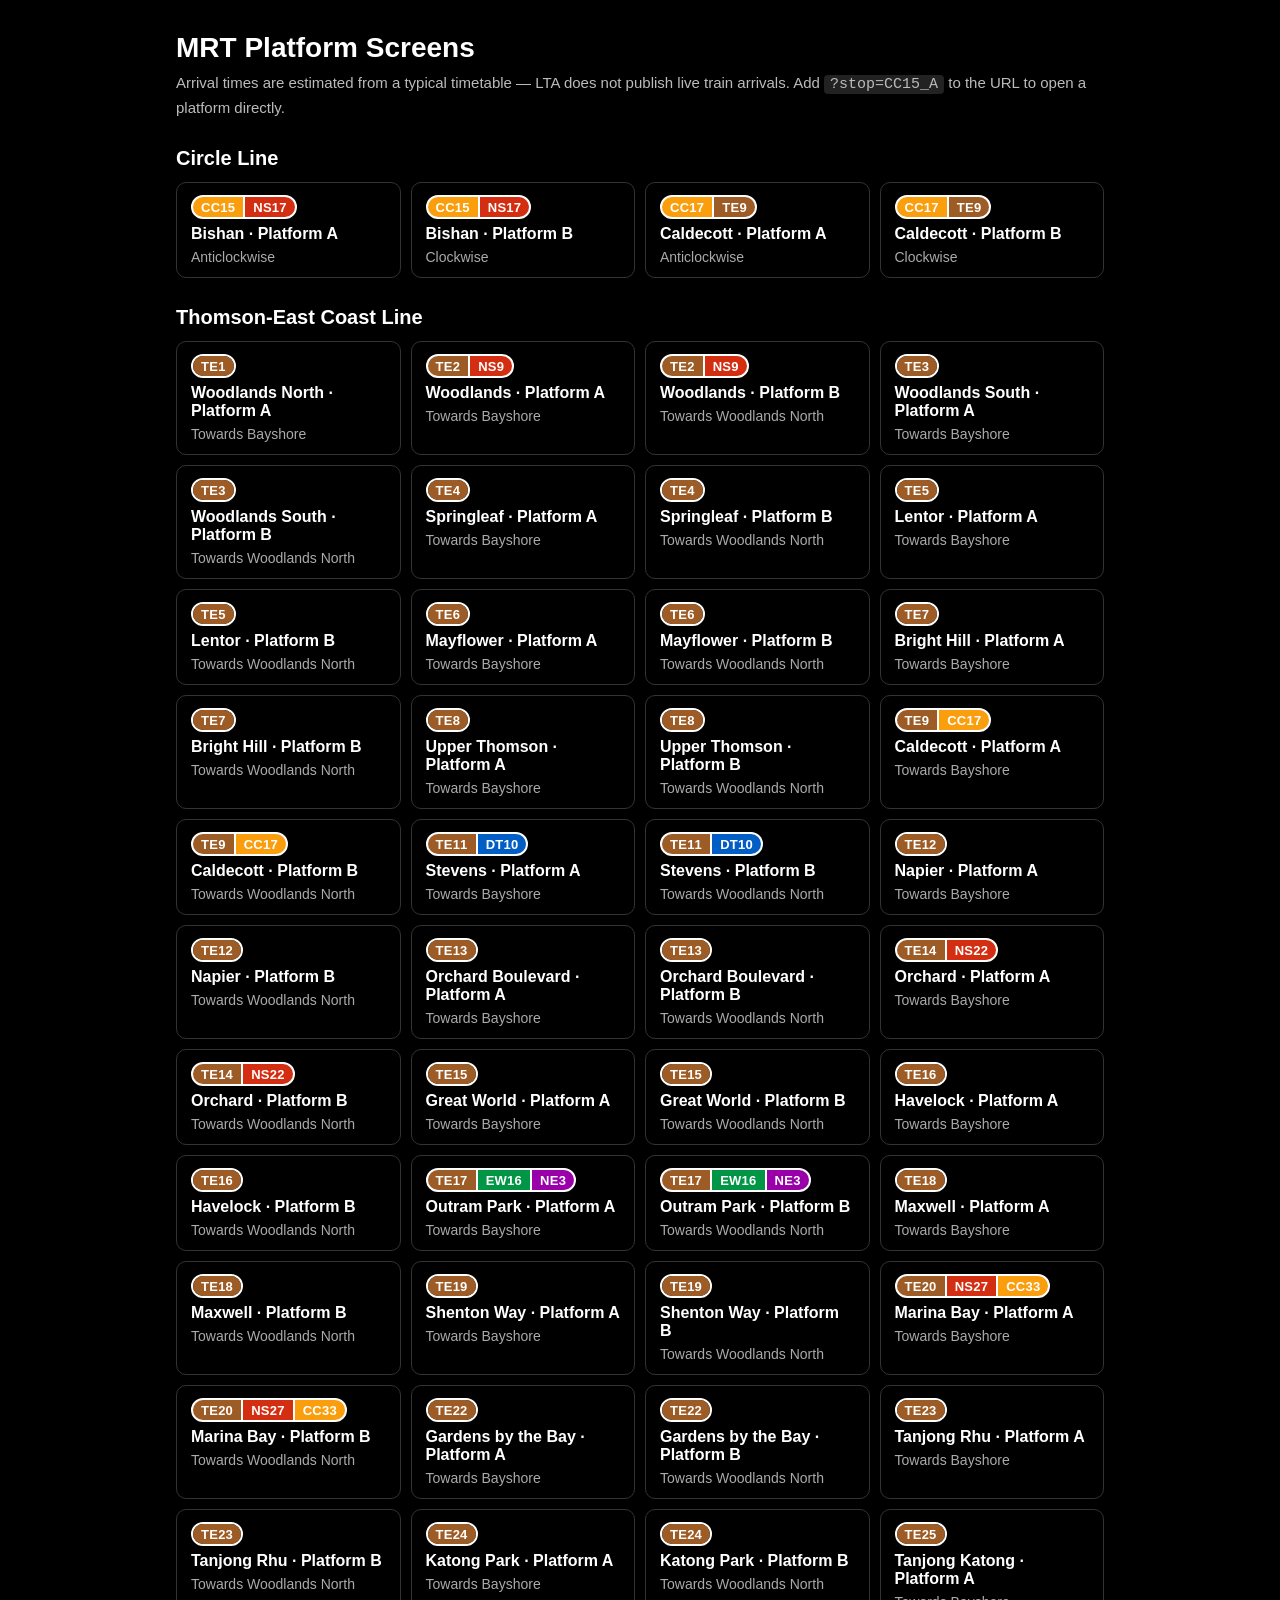
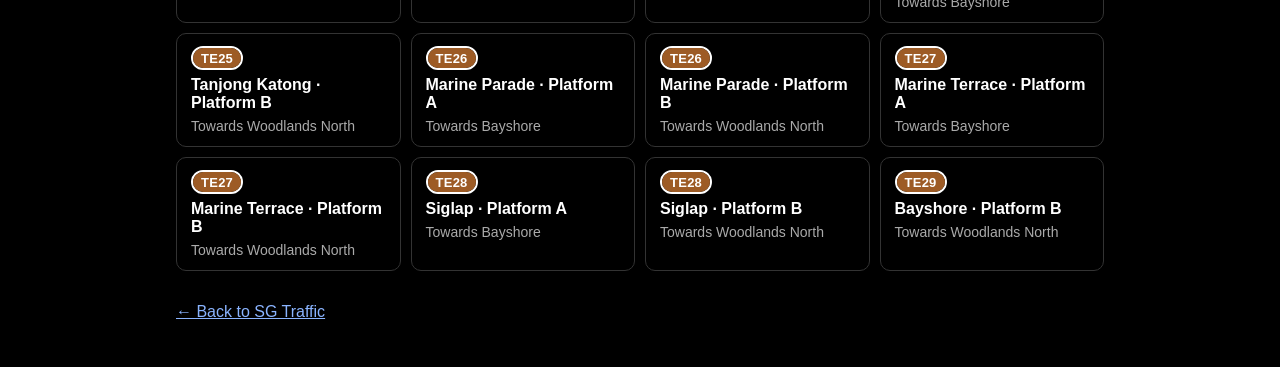
==== stis/index.html @ c52b1132 "Harden security and add CCL/TEL platform STIS screens Security: - proxy: allowlist DataMall endpoint" ====
<!DOCTYPE html>
<html lang="en">
<head>
  <meta charset="UTF-8" />
  <meta name="viewport" content="width=device-width, initial-scale=1.0" />
  <title>MRT STIS Display</title>
  <link rel="stylesheet" href="stis.css" />
</head>
<body>

  <!-- 16:9 STIS Screen Container -->
  <main class="stis-screen" id="stis-screen">

    <!-- Next Train Screen -->
    <section id="view-schedule" class="schedule-view">
      <header class="top-bar">
        <div class="platform-name" id="platform-label">Platform -</div>
        <div class="arriving-header">Arriving in</div>
      </header>

      <!-- 1st Upcoming Train Row -->
      <div class="train-row" id="train-1">
        <div class="train-info">
          <div class="direction" id="train-1-dir"></div>
          <div class="destination-line">
            <span class="prefix" id="train-1-prefix"></span>
            <span class="caplet hidden" id="train-1-caplet"></span>
            <span class="station-name" id="train-1-station"></span>
          </div>
        </div>
        <div class="eta-block">
          <span class="eta-number" id="train-1-eta"></span>
          <span class="eta-unit" id="train-1-unit"></span>
        </div>
      </div>

      <!-- 2nd Upcoming Train Row -->
      <div class="train-row" id="train-2">
        <div class="train-info">
          <div class="direction" id="train-2-dir"></div>
          <div class="destination-line">
            <span class="prefix" id="train-2-prefix"></span>
            <span class="caplet hidden" id="train-2-caplet"></span>
            <span class="station-name" id="train-2-station"></span>
          </div>
        </div>
        <div class="eta-block">
          <span class="eta-number" id="train-2-eta"></span>
          <span class="eta-unit" id="train-2-unit"></span>
        </div>
      </div>

      <!-- Bottom Clock Footer -->
      <footer class="bottom-bar">
        <div class="clock" id="system-clock">--:--:--</div>
        <div class="service-note" id="service-note"></div>
      </footer>
    </section>

    <!-- Train Arriving Screen -->
    <section id="view-arriving" class="arriving-view hidden">
      <div class="arr-direction blink-yellow" id="arr-dir"></div>
      <div class="arr-prefix" id="arr-prefix"></div>
      <span class="caplet caplet-large" id="arr-caplet"></span>
      <div class="arr-station" id="arr-station"></div>
    </section>

  </main>

  <!-- Platform picker (shown when no / unknown ?stop=) -->
  <div id="picker" class="picker hidden">
    <h1>MRT Platform Screens</h1>
    <p class="picker-desc">Arrival times are estimated from a typical timetable — LTA does not publish live train arrivals. Add <code>?stop=CC15_A</code> to the URL to open a platform directly.</p>
    <div id="picker-list"></div>
    <p class="picker-back"><a href="../">← Back to SG Traffic</a></p>
  </div>

  <script src="stis.js"></script>
</body>
</html>
---- stis/stis.css ----
* {
  box-sizing: border-box;
  margin: 0;
  padding: 0;
}

:root {
  --line-ns: #d42e12;
  --line-ew: #009645;
  --line-ne: #9900aa;
  --line-cc: #fa9e0d;
  --line-dt: #005ec4;
  --line-te: #9d5b25;
}

html, body {
  background-color: #000;
}

body {
  color: #fff;
  font-family: Arial, Helvetica, sans-serif;
  display: flex;
  justify-content: center;
  align-items: center;
  min-height: 100vh;
  -webkit-font-smoothing: antialiased;
}

.hidden {
  display: none !important;
}

/* ===== 16:9 screen ===== */
.stis-screen {
  width: 100vw;
  height: 56.25vw;
  max-height: 100vh;
  max-width: 177.78vh;
  background-color: #000;
  position: relative;
  display: flex;
  flex-direction: column;
  user-select: none;
  container-type: inline-size;
  overflow: hidden;
}

/* ===== Schedule view ===== */
.schedule-view {
  display: flex;
  flex-direction: column;
  height: 100%;
  width: 100%;
}

.top-bar {
  height: 14%;
  padding: 0 3.2cqw 1cqw 1.4cqw;
  display: flex;
  justify-content: space-between;
  align-items: flex-end;
  border-bottom: 0.32cqw solid #fff;
}

.platform-name,
.prefix,
.station-name {
  font-size: 4.7cqw;
  font-weight: 700;
  line-height: 1;
}

.prefix,
.station-name {
  white-space: nowrap;
}

.arriving-header,
.direction,
.eta-unit,
.clock,
.service-note {
  font-size: 3.7cqw;
  font-weight: 400;
  line-height: 1;
}

.train-row {
  height: 36.2%;
  padding: 3.6cqw 3.2cqw 0 1.4cqw;
  display: flex;
  justify-content: space-between;
  align-items: flex-start;
  border-bottom: 0.32cqw solid #fff;
}

.train-info {
  display: flex;
  flex-direction: column;
  gap: 2.6cqw;
  min-width: 0;
}

.direction:empty {
  min-height: 3.7cqw;
}

.destination-line {
  display: flex;
  align-items: center;
  gap: 1.3cqw;
}

.eta-block {
  display: flex;
  flex-direction: column;
  align-items: center;
  min-width: 8.5cqw;
  margin-top: -0.8cqw;
}

.eta-number {
  font-size: 12.2cqw;
  font-weight: 700;
  line-height: 0.88;
}

.eta-unit {
  margin-top: 0.9cqw;
}

.bottom-bar {
  height: 13.6%;
  padding: 0 3.2cqw 0 1.4cqw;
  display: flex;
  align-items: center;
  justify-content: space-between;
}

.clock {
  font-variant-numeric: tabular-nums;
}

.service-note {
  color: #ffff00;
}

/* ===== Caplets (station code pills) ===== */
.caplet {
  display: inline-flex;
  align-items: stretch;
  border: 0.3cqw solid #fff;
  border-radius: 999px;
  overflow: hidden;
  height: 4.4cqw;
  flex-shrink: 0;
  background: #fff;
}

.caplet-seg {
  display: flex;
  align-items: center;
  justify-content: center;
  padding: 0 1.1cqw;
  color: #fff;
  font-weight: 700;
  font-size: 2.5cqw;
  letter-spacing: 0.02em;
  line-height: 1;
}

.caplet-seg + .caplet-seg {
  border-left: 0.25cqw solid #fff;
}

.caplet-large {
  height: 10.2cqw;
  border-width: 0.6cqw;
  margin-bottom: 3.4cqw;
}

.caplet-large .caplet-seg {
  font-size: 5.6cqw;
  padding: 0 2.4cqw;
}

.caplet-large .caplet-seg + .caplet-seg {
  border-left-width: 0.5cqw;
}

.line-ns { background-color: var(--line-ns); }
.line-ew { background-color: var(--line-ew); }
.line-ne { background-color: var(--line-ne); }
.line-cc { background-color: var(--line-cc); }
.line-dt { background-color: var(--line-dt); }
.line-te { background-color: var(--line-te); }

/* ===== Arriving view ===== */
.arriving-view {
  height: 100%;
  width: 100%;
  display: flex;
  flex-direction: column;
  align-items: center;
  text-align: center;
  padding: 3.8cqw 2cqw 2cqw;
}

@keyframes blinkYellow {
  0%, 100% { color: #fff; }
  50% { color: #ff0; }
}

.blink-yellow {
  animation: blinkYellow 2s steps(1) infinite;
}

.arr-direction {
  font-size: 4.1cqw;
  line-height: 1.1;
  margin-bottom: 1.8cqw;
}

.arr-prefix,
.arr-station {
  font-size: 7cqw;
  font-weight: 700;
  line-height: 1.05;
}

.arr-prefix {
  margin-bottom: 3.4cqw;
}

.arr-prefix:empty {
  display: none;
}

/* ===== Picker ===== */
.picker {
  width: 100%;
  max-width: 960px;
  padding: 32px 16px 48px;
  align-self: flex-start;
}

.picker h1 {
  font-size: 28px;
  margin-bottom: 8px;
}

.picker h2 {
  font-size: 20px;
  margin: 28px 0 12px;
}

.picker-desc,
.picker-error {
  color: #bbb;
  font-size: 15px;
  line-height: 1.5;
}

.picker-error {
  color: #ff0;
  margin-top: 8px;
}

.picker code {
  background: #222;
  padding: 1px 6px;
  border-radius: 4px;
}

.picker-grid {
  display: grid;
  grid-template-columns: repeat(auto-fill, minmax(220px, 1fr));
  gap: 10px;
}

.picker-grid a {
  display: flex;
  flex-direction: column;
  align-items: flex-start;
  gap: 6px;
  padding: 12px 14px;
  border: 1px solid #333;
  border-radius: 10px;
  color: #fff;
  text-decoration: none;
}

.picker-grid a:hover,
.picker-grid a:focus-visible {
  border-color: #fff;
  background: #111;
}

.picker .caplet {
  height: 24px;
  border-width: 2px;
}

.picker .caplet-seg {
  font-size: 13px;
  padding: 0 8px;
}

.picker .caplet-seg + .caplet-seg {
  border-left-width: 2px;
}

.picker-label {
  font-weight: 700;
  font-size: 16px;
}

.picker-sub {
  color: #aaa;
  font-size: 14px;
}

.picker-back {
  margin-top: 32px;
}

.picker-back a {
  color: #8ab4ff;
}
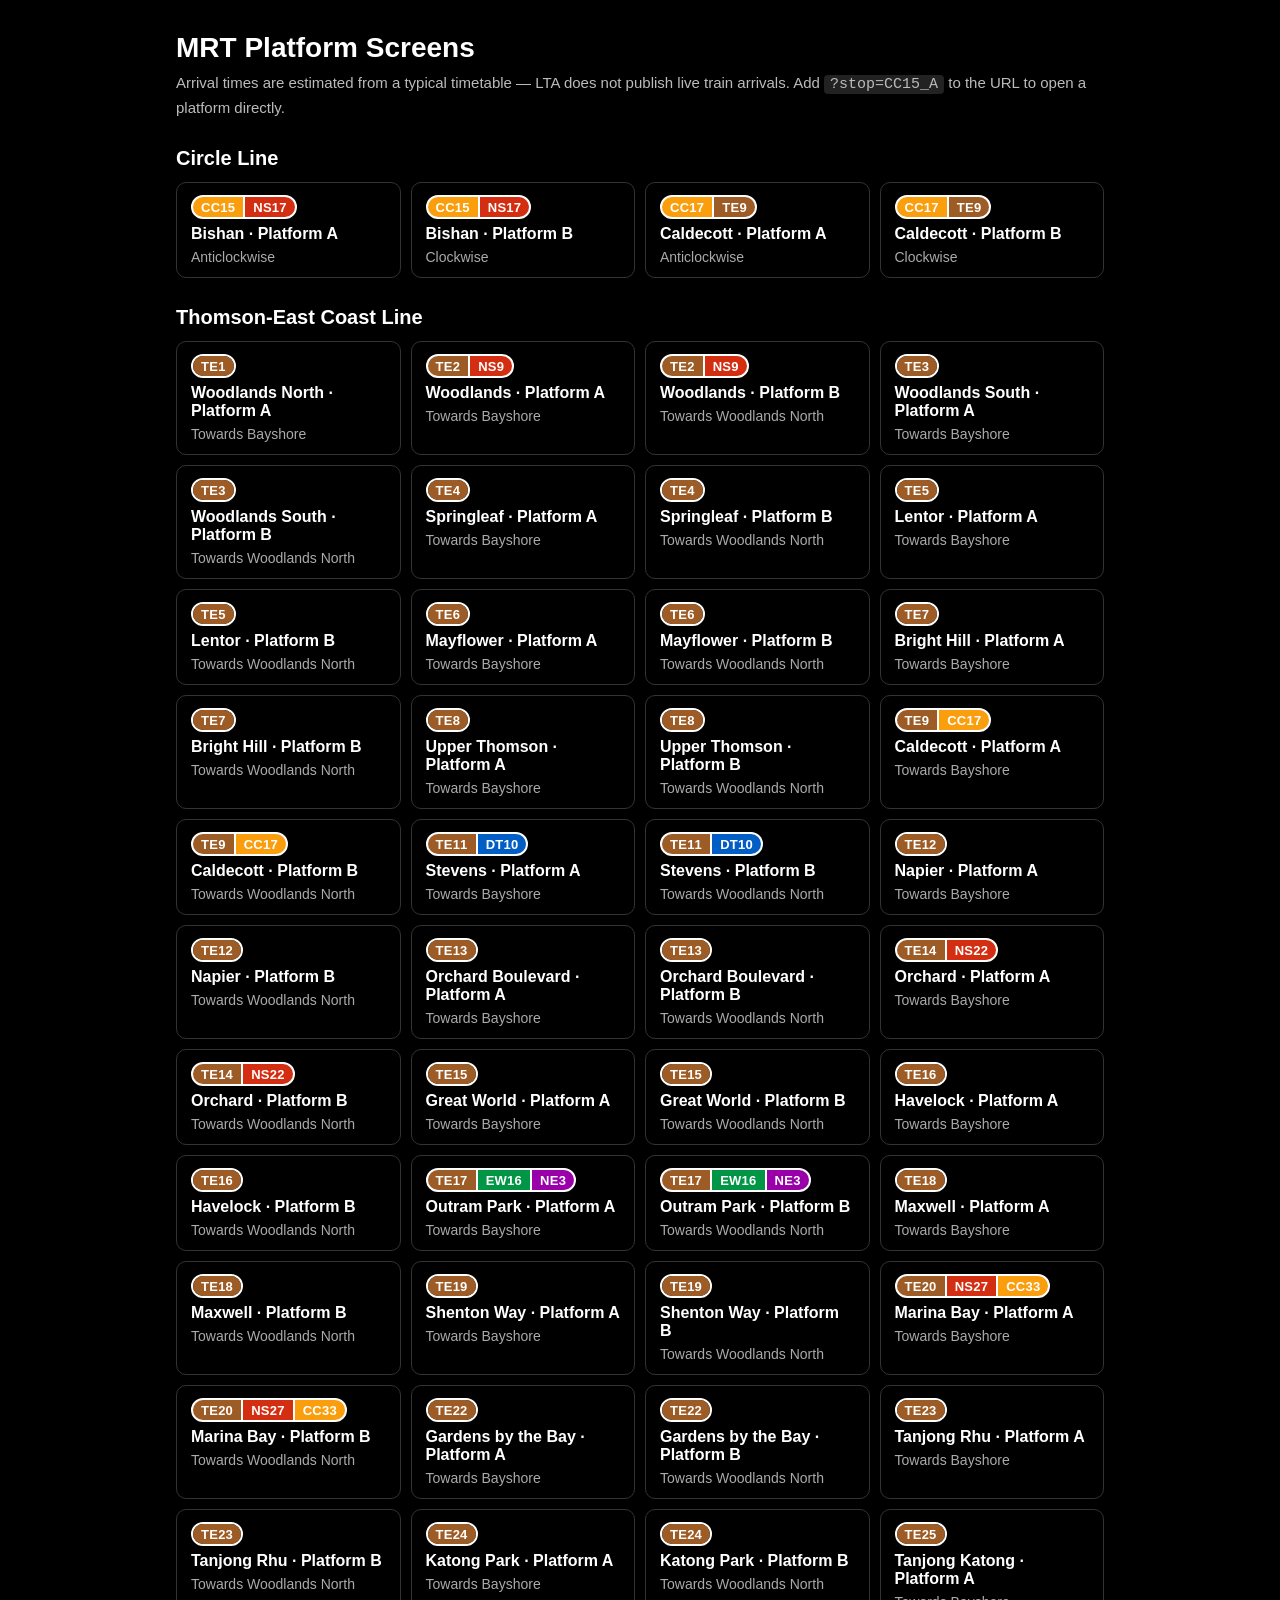
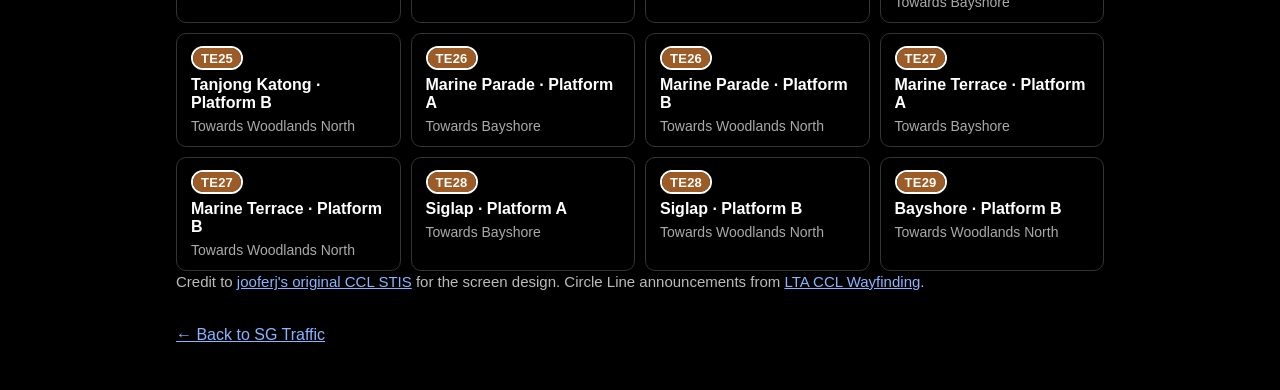
==== commit 6f80cbba: "Add credit link to the original CCL STIS on platform screens Co-Authored-By: Claude Opus 5.5 <norepl" ====
--- a/stis/index.html
+++ b/stis/index.html
@@ -10,6 +10,9 @@
 
   <!-- 16:9 STIS Screen Container -->
   <main class="stis-screen" id="stis-screen">
+
+    <!-- Credit -->
+    <p class="credit">Credit to <a href="https://jooferj.github.io/circleline/ccl-stis/" target="_blank" rel="noopener noreferrer">jooferj's original CCL STIS</a><span id="credit-audio" class="hidden"> · Announcements: <a href="https://www.lta.gov.sg/cclwayfinding/" target="_blank" rel="noopener noreferrer">LTA</a></span></p>
 
     <!-- Next Train Screen -->
     <section id="view-schedule" class="schedule-view">
@@ -54,6 +57,7 @@
       <footer class="bottom-bar">
         <div class="clock" id="system-clock">--:--:--</div>
         <div class="service-note" id="service-note"></div>
+        <button type="button" class="sound-toggle hidden" id="sound-toggle" aria-pressed="false">🔇</button>
       </footer>
     </section>
 
@@ -72,6 +76,7 @@
     <h1>MRT Platform Screens</h1>
     <p class="picker-desc">Arrival times are estimated from a typical timetable — LTA does not publish live train arrivals. Add <code>?stop=CC15_A</code> to the URL to open a platform directly.</p>
     <div id="picker-list"></div>
+    <p class="picker-desc">Credit to <a href="https://jooferj.github.io/circleline/ccl-stis/" target="_blank" rel="noopener noreferrer">jooferj's original CCL STIS</a> for the screen design. Circle Line announcements from <a href="https://www.lta.gov.sg/cclwayfinding/" target="_blank" rel="noopener noreferrer">LTA CCL Wayfinding</a>.</p>
     <p class="picker-back"><a href="../">← Back to SG Traffic</a></p>
   </div>
 
--- a/stis/stis.css
+++ b/stis/stis.css
@@ -328,3 +328,46 @@
 .picker-back a {
   color: #8ab4ff;
 }
+
+/* ===== Announcement toggle ===== */
+.bottom-bar .service-note {
+  margin-left: auto;
+}
+
+.sound-toggle {
+  margin-left: 2cqw;
+  background: none;
+  border: 0.2cqw solid #555;
+  border-radius: 0.8cqw;
+  color: #fff;
+  font-size: 2.6cqw;
+  line-height: 1;
+  padding: 0.5cqw 0.9cqw;
+  cursor: pointer;
+  opacity: 0.6;
+}
+
+.sound-toggle:hover,
+.sound-toggle:focus-visible,
+.sound-toggle[aria-pressed="true"] {
+  opacity: 1;
+}
+
+/* ===== Credit (top-left corner) ===== */
+.credit {
+  position: absolute;
+  top: 0.6cqw;
+  left: 1.4cqw;
+  font-size: 1.3cqw;
+  line-height: 1;
+  color: #888;
+  z-index: 1;
+}
+
+.credit a {
+  color: #aaa;
+}
+
+.picker-desc a {
+  color: #8ab4ff;
+}
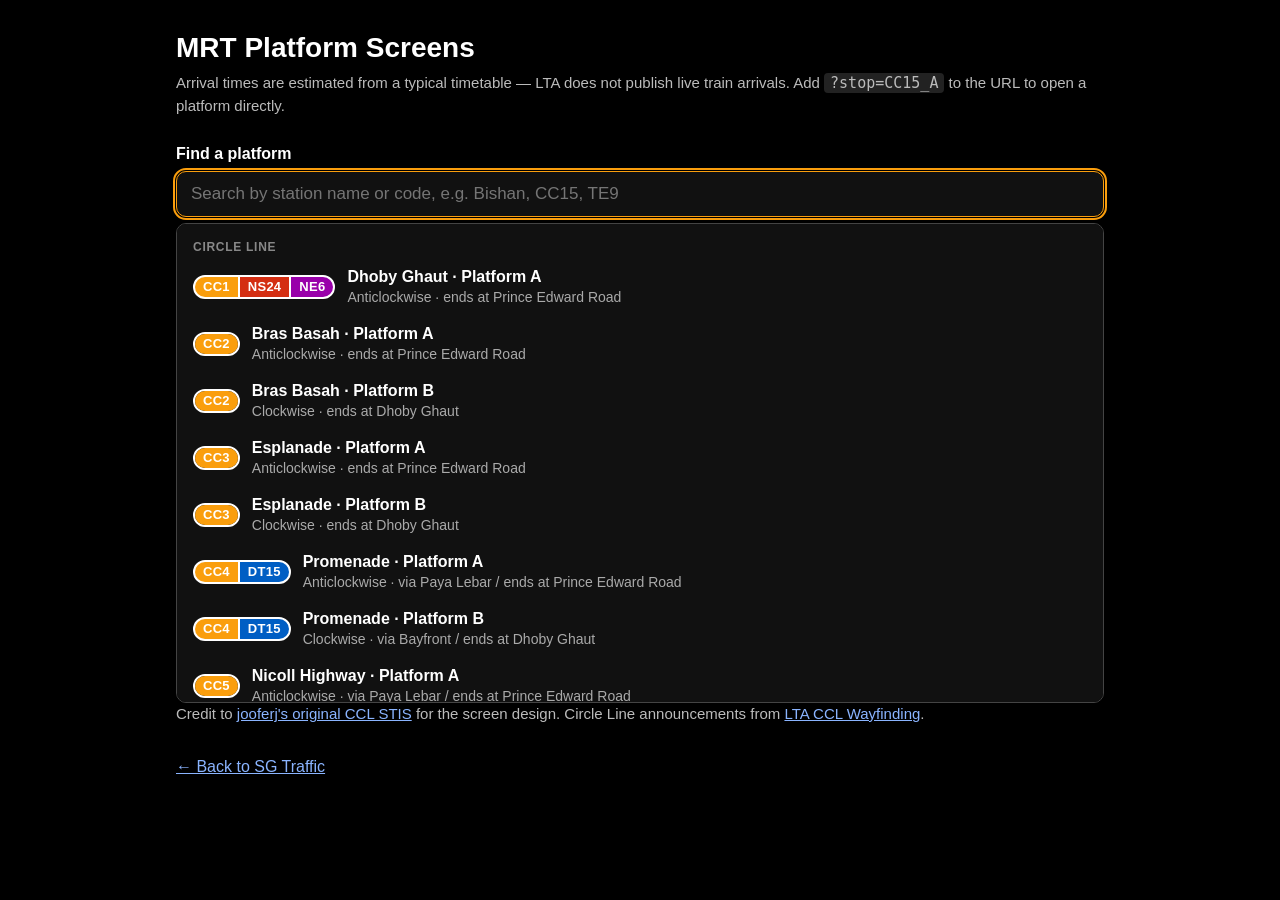
==== commit 472a8b79: "Add all Circle Line stations and a searchable platform picker - All open CCL stations, modelled like" ====
--- a/stis/index.html
+++ b/stis/index.html
@@ -75,7 +75,14 @@
   <div id="picker" class="picker hidden">
     <h1>MRT Platform Screens</h1>
     <p class="picker-desc">Arrival times are estimated from a typical timetable — LTA does not publish live train arrivals. Add <code>?stop=CC15_A</code> to the URL to open a platform directly.</p>
-    <div id="picker-list"></div>
+    <p id="picker-error" class="picker-error hidden"></p>
+    <label class="combo-label" for="stop-search">Find a platform</label>
+    <div class="combo">
+      <input id="stop-search" type="search" role="combobox" autocomplete="off" spellcheck="false"
+             aria-autocomplete="list" aria-expanded="false" aria-controls="stop-results"
+             placeholder="Search by station name or code, e.g. Bishan, CC15, TE9" />
+      <ul id="stop-results" class="combo-list hidden" role="listbox" aria-label="Platforms"></ul>
+    </div>
     <p class="picker-desc">Credit to <a href="https://jooferj.github.io/circleline/ccl-stis/" target="_blank" rel="noopener noreferrer">jooferj's original CCL STIS</a> for the screen design. Circle Line announcements from <a href="https://www.lta.gov.sg/cclwayfinding/" target="_blank" rel="noopener noreferrer">LTA CCL Wayfinding</a>.</p>
     <p class="picker-back"><a href="../">← Back to SG Traffic</a></p>
   </div>
--- a/stis/stis.css
+++ b/stis/stis.css
@@ -273,28 +273,78 @@
   border-radius: 4px;
 }
 
-.picker-grid {
-  display: grid;
-  grid-template-columns: repeat(auto-fill, minmax(220px, 1fr));
-  gap: 10px;
-}
-
-.picker-grid a {
-  display: flex;
-  flex-direction: column;
-  align-items: flex-start;
-  gap: 6px;
+.combo-label {
+  display: block;
+  font-weight: 700;
+  font-size: 16px;
+  margin: 28px 0 8px;
+}
+
+.combo {
+  position: relative;
+}
+
+.combo input {
+  width: 100%;
+  font: inherit;
+  font-size: 17px;
+  color: #fff;
+  background: #111;
+  border: 1px solid #555;
+  border-radius: 10px;
   padding: 12px 14px;
-  border: 1px solid #333;
+}
+
+.combo input:focus {
+  outline: 2px solid #fa9e0d;
+  outline-offset: 1px;
+  border-color: #fa9e0d;
+}
+
+.combo-list {
+  list-style: none;
+  margin-top: 6px;
+  max-height: min(60vh, 480px);
+  overflow-y: auto;
+  background: #111;
+  border: 1px solid #444;
   border-radius: 10px;
-  color: #fff;
-  text-decoration: none;
-}
-
-.picker-grid a:hover,
-.picker-grid a:focus-visible {
-  border-color: #fff;
-  background: #111;
+  padding: 6px;
+  z-index: 10;
+}
+
+.combo-list li[role="option"] {
+  display: flex;
+  align-items: center;
+  gap: 12px;
+  padding: 10px;
+  border-radius: 8px;
+  cursor: pointer;
+}
+
+.combo-group {
+  color: #888;
+  font-size: 12px;
+  font-weight: 700;
+  text-transform: uppercase;
+  letter-spacing: 0.06em;
+  padding: 10px 10px 4px;
+}
+
+.combo-list li[aria-selected="true"] {
+  background: #262626;
+}
+
+.combo-text {
+  display: flex;
+  flex-direction: column;
+  gap: 3px;
+  min-width: 0;
+}
+
+.combo-empty {
+  padding: 12px;
+  color: #aaa;
 }
 
 .picker .caplet {
@@ -319,6 +369,10 @@
 .picker-sub {
   color: #aaa;
   font-size: 14px;
+}
+
+.picker-desc + .picker-desc {
+  margin-top: 40px;
 }
 
 .picker-back {
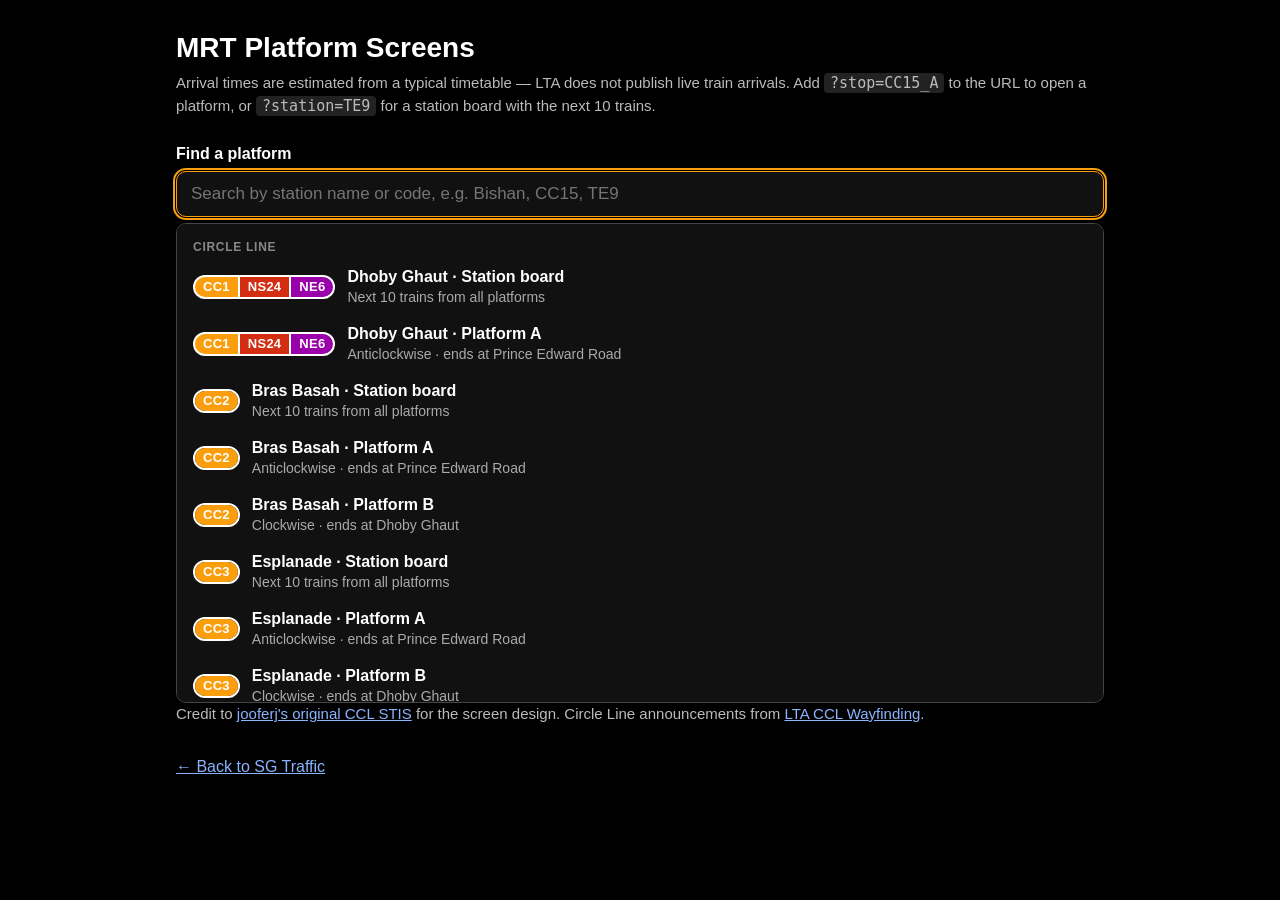
==== commit 73fe95e3: "Add station board view with the next 10 trains - /stis/?station=TE9 lists the next 10 trains from ev" ====
--- a/stis/index.html
+++ b/stis/index.html
@@ -61,6 +61,22 @@
       </footer>
     </section>
 
+    <!-- Station Board: next trains from all platforms -->
+    <section id="view-board" class="board-view hidden">
+      <header class="top-bar board-top">
+        <div class="board-title">
+          <span class="caplet" id="board-caplet"></span>
+          <span id="board-station"></span>
+        </div>
+        <div class="arriving-header">Arriving in</div>
+      </header>
+      <ol class="board-rows" id="board-rows"></ol>
+      <footer class="bottom-bar board-bottom">
+        <div class="clock" id="board-clock">--:--:--</div>
+        <div class="service-note" id="board-note"></div>
+      </footer>
+    </section>
+
     <!-- Train Arriving Screen -->
     <section id="view-arriving" class="arriving-view hidden">
       <div class="arr-direction blink-yellow" id="arr-dir"></div>
@@ -74,7 +90,7 @@
   <!-- Platform picker (shown when no / unknown ?stop=) -->
   <div id="picker" class="picker hidden">
     <h1>MRT Platform Screens</h1>
-    <p class="picker-desc">Arrival times are estimated from a typical timetable — LTA does not publish live train arrivals. Add <code>?stop=CC15_A</code> to the URL to open a platform directly.</p>
+    <p class="picker-desc">Arrival times are estimated from a typical timetable — LTA does not publish live train arrivals. Add <code>?stop=CC15_A</code> to the URL to open a platform, or <code>?station=TE9</code> for a station board with the next 10 trains.</p>
     <p id="picker-error" class="picker-error hidden"></p>
     <label class="combo-label" for="stop-search">Find a platform</label>
     <div class="combo">
--- a/stis/stis.css
+++ b/stis/stis.css
@@ -425,3 +425,236 @@
 .picker-desc a {
   color: #8ab4ff;
 }
+
+/* ===== Station board (next 10 trains) ===== */
+.board-view {
+  display: flex;
+  flex-direction: column;
+  height: 100%;
+  width: 100%;
+}
+
+.board-view .top-bar {
+  height: 14%;
+}
+
+.board-title {
+  display: flex;
+  align-items: center;
+  gap: 1.3cqw;
+  font-size: 4.2cqw;
+  font-weight: 700;
+  line-height: 1;
+}
+
+.board-title .caplet {
+  height: 4.2cqw;
+}
+
+.board-rows {
+  list-style: none;
+  flex: 1;
+  display: flex;
+  flex-direction: column;
+  min-height: 0;
+}
+
+.board-row {
+  flex: 1;
+  display: grid;
+  grid-template-columns: 4cqw 30cqw 1fr auto;
+  align-items: center;
+  column-gap: 1.6cqw;
+  padding: 0 3.2cqw 0 1.4cqw;
+  border-bottom: 0.16cqw solid #555;
+  font-size: 2.5cqw;
+  line-height: 1;
+  white-space: nowrap;
+  min-height: 0;
+}
+
+.board-plat {
+  font-weight: 700;
+  text-align: center;
+  border: 0.2cqw solid #fff;
+  border-radius: 0.5cqw;
+  padding: 0.35cqw 0;
+}
+
+.board-row-empty .board-plat {
+  border-color: transparent;
+}
+
+.board-dir {
+  overflow: hidden;
+  text-overflow: ellipsis;
+}
+
+.board-dest {
+  display: flex;
+  align-items: center;
+  gap: 1cqw;
+  font-weight: 700;
+  min-width: 0;
+  overflow: hidden;
+}
+
+.board-prefix {
+  font-weight: 400;
+}
+
+.board-caplet {
+  height: 3cqw;
+  border-width: 0.22cqw;
+}
+
+.board-caplet .caplet-seg {
+  font-size: 1.7cqw;
+  padding: 0 0.8cqw;
+}
+
+.board-eta {
+  font-weight: 700;
+  font-variant-numeric: tabular-nums;
+  text-align: right;
+  min-width: 11cqw;
+}
+
+.board-row-arriving .board-eta {
+  animation: blinkYellow 2s steps(1) infinite;
+}
+
+.board-view .bottom-bar {
+  height: 10%;
+  border-top: 0.32cqw solid #fff;
+}
+
+/* Station board on a portrait screen (phones): full height, two-line rows. */
+@media (orientation: portrait) {
+  body:has(.board-mode) {
+    align-items: flex-start;
+  }
+
+  .stis-screen.board-mode {
+    width: 100%;
+    height: auto;
+    min-height: 100vh;
+    max-width: none;
+    max-height: none;
+  }
+
+  .board-mode .credit {
+    top: 12px;
+    left: 16px;
+    font-size: 11px;
+  }
+
+  .board-view .top-bar {
+    height: auto;
+    padding: 36px 16px 12px;
+    border-bottom-width: 2px;
+    gap: 12px;
+  }
+
+  .board-title {
+    flex-wrap: wrap;
+    min-width: 0;
+  }
+
+  .board-title {
+    font-size: 26px;
+    gap: 10px;
+  }
+
+  .board-title .caplet {
+    height: 28px;
+    border-width: 2px;
+  }
+
+  .board-title .caplet-seg {
+    font-size: 14px;
+    padding: 0 8px;
+  }
+
+  .board-title .caplet-seg + .caplet-seg {
+    border-left-width: 2px;
+  }
+
+  .board-view .arriving-header {
+    font-size: 15px;
+    white-space: nowrap;
+  }
+
+  .board-rows {
+    flex: none;
+  }
+
+  .board-row {
+    flex: none;
+    grid-template-columns: 36px minmax(0, 1fr) auto;
+    grid-template-areas:
+      "plat dir  eta"
+      "plat dest eta";
+    column-gap: 12px;
+    row-gap: 6px;
+    padding: 12px 16px;
+    font-size: 15px;
+    border-bottom-width: 1px;
+  }
+
+  .board-row-empty {
+    display: none;
+  }
+
+  .board-plat {
+    grid-area: plat;
+    font-size: 18px;
+    border-width: 2px;
+    border-radius: 6px;
+    padding: 6px 0;
+  }
+
+  .board-dir {
+    grid-area: dir;
+    color: #bbb;
+  }
+
+  .board-dest {
+    grid-area: dest;
+    font-size: 17px;
+    gap: 4px 6px;
+    flex-wrap: wrap;
+    white-space: normal;
+  }
+
+  .board-caplet {
+    height: 22px;
+    border-width: 2px;
+  }
+
+  .board-caplet .caplet-seg {
+    font-size: 11px;
+    padding: 0 6px;
+  }
+
+  .board-caplet .caplet-seg + .caplet-seg {
+    border-left-width: 2px;
+  }
+
+  .board-eta {
+    grid-area: eta;
+    font-size: 20px;
+    min-width: 0;
+  }
+
+  .board-view .bottom-bar {
+    height: auto;
+    padding: 16px;
+    border-top-width: 2px;
+  }
+
+  .board-view .clock,
+  .board-view .service-note {
+    font-size: 17px;
+  }
+}
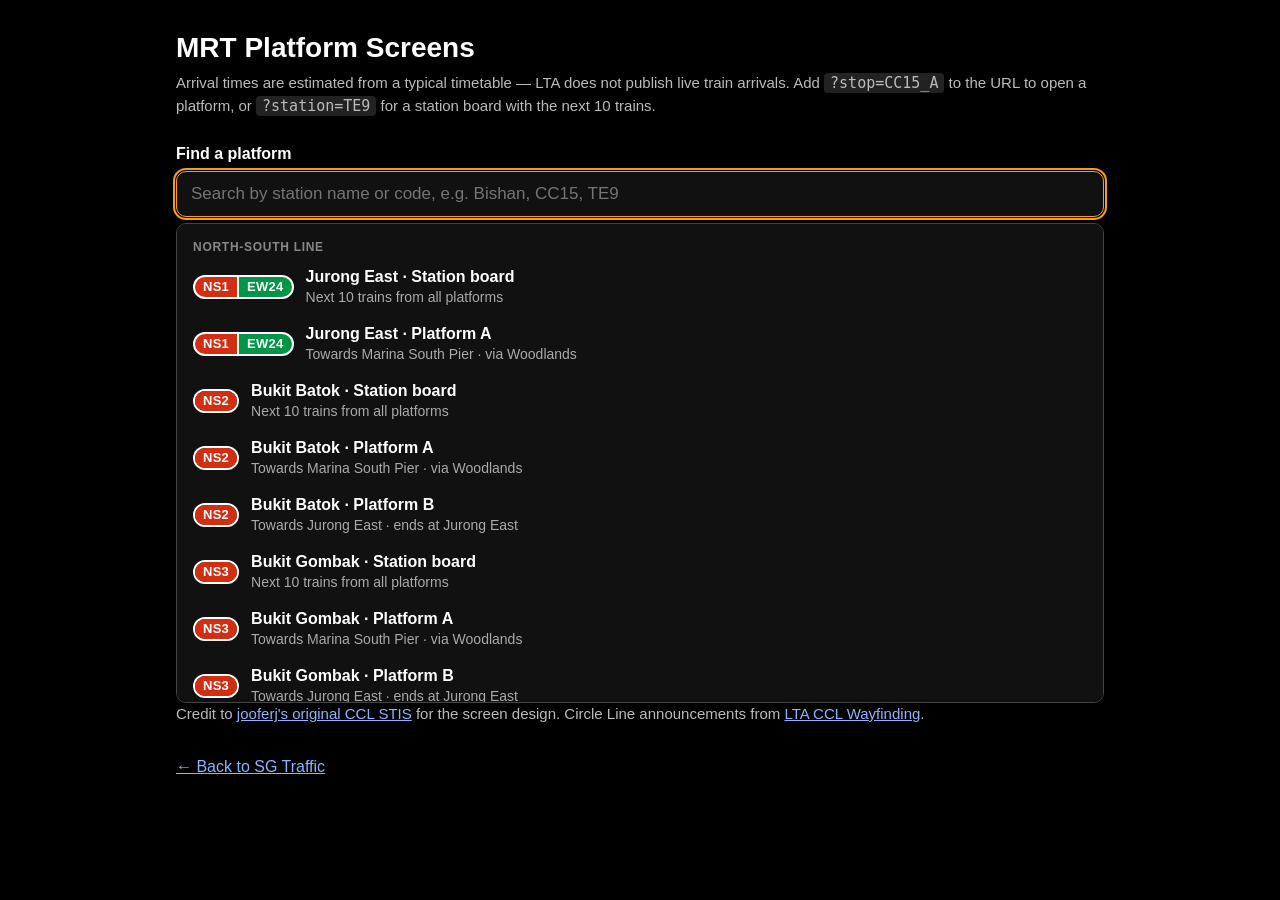
==== commit b92ad2f0: "Play announcements on station boards; Enter skips - Station boards for Circle Line stations get a sp" ====
--- a/stis/index.html
+++ b/stis/index.html
@@ -74,6 +74,7 @@
       <footer class="bottom-bar board-bottom">
         <div class="clock" id="board-clock">--:--:--</div>
         <div class="service-note" id="board-note"></div>
+        <button type="button" class="sound-toggle hidden" id="board-sound" aria-pressed="false">🔇</button>
       </footer>
     </section>
 
--- a/stis/stis.css
+++ b/stis/stis.css
@@ -657,4 +657,14 @@
   .board-view .service-note {
     font-size: 17px;
   }
-}
+
+  .board-view .sound-toggle {
+    font-size: 18px;
+    padding: 6px 10px;
+    border-width: 1px;
+    border-radius: 8px;
+    margin-left: 12px;
+  }
+}
+
+.line-lrt { background-color: #748477; }
